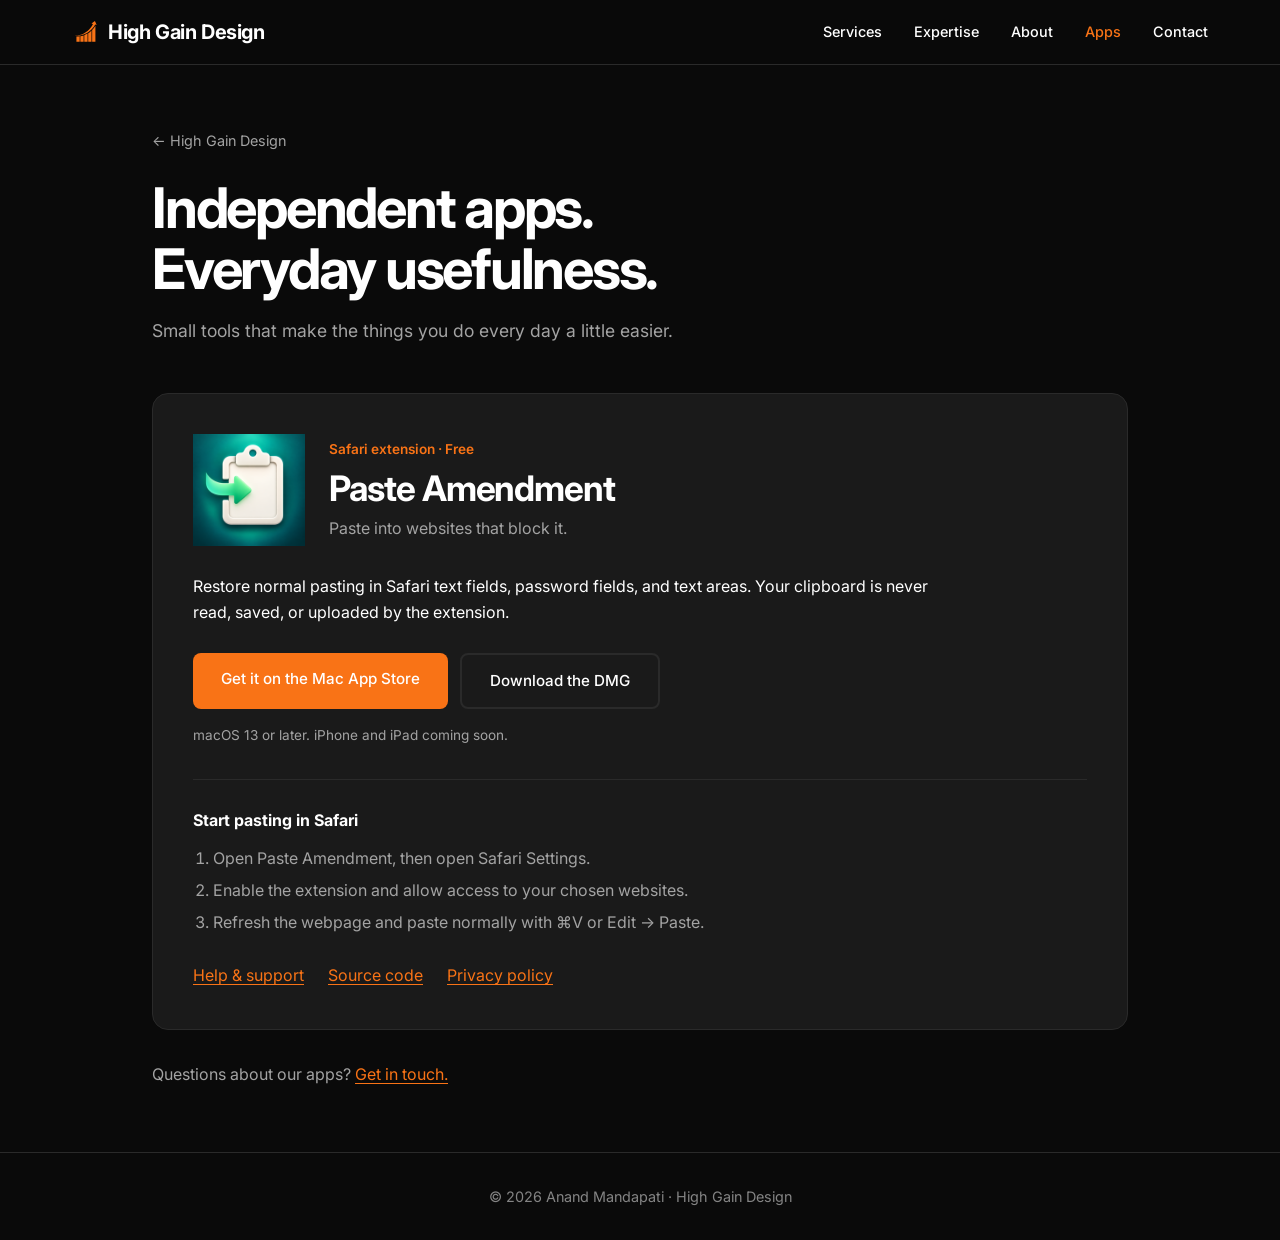
==== apps/index.html @ 2ddf1c00 "Move app listings to a dedicated Apps page" ====
<!DOCTYPE html>
<html lang="en">
<head>
    <meta charset="UTF-8">
    <meta name="viewport" content="width=device-width, initial-scale=1.0">
    <title>Apps | High Gain Design</title>
    <meta name="description" content="Independent apps from High Gain Design. Get Paste Amendment, a free Safari extension that restores pasting on websites that block it.">
    <link rel="preconnect" href="https://fonts.googleapis.com">
    <link rel="preconnect" href="https://fonts.gstatic.com" crossorigin>
    <link href="https://fonts.googleapis.com/css2?family=Inter:wght@300;400;500;600;700&display=swap" rel="stylesheet">
    <link rel="icon" type="image/svg+xml" href="../favicon.svg">
    <link rel="icon" type="image/png" sizes="180x180" href="../favicon.png">
    <link rel="icon" type="image/x-icon" href="../favicon.ico">
    <link rel="stylesheet" href="../styles.css">
    <link rel="stylesheet" href="apps.css">
</head>

<body class="apps-page">
    <nav>
        <div class="nav-container">
            <a href="../" class="logo">
                <svg class="logo-icon" viewBox="0 0 810 810" xmlns="http://www.w3.org/2000/svg">
                    <path fill="#f97316" d="M 713.261719 200.574219 L 663.046875 84.769531 L 562.816406 161.496094 L 606.855469 172.933594 C 533.097656 329.179688 390.917969 451.546875 221.917969 492.035156 C 181.898438 501.96875 140.628906 508.59375 99.300781 508.574219 C 97.195312 508.449219 96.726562 512.054688 99.078125 512.21875 C 127.847656 515.101562 156.75 514.320312 185.53125 511.921875 C 391.339844 496.019531 572.613281 368.066406 673.113281 190.144531 Z M 583.371094 345.46875 L 583.371094 687.253906 L 677.324219 687.253906 L 677.324219 225.722656 C 649.566406 269.492188 619.058594 308.8125 583.371094 345.46875 Z M 469.519531 438.382812 L 469.519531 687.253906 L 563.472656 687.253906 L 563.472656 365.03125 C 550.207031 377.523438 536.136719 389.714844 521.46875 401.410156 C 505.042969 414.324219 487.394531 427.070312 469.519531 438.382812 Z M 355.664062 495.53125 L 355.664062 687.253906 L 449.621094 687.253906 L 449.621094 450.585938 C 420.230469 467.855469 387.875 483.363281 355.664062 495.53125 Z M 241.816406 526.789062 L 241.816406 687.253906 L 335.769531 687.253906 L 335.769531 502.660156 C 305.300781 513.070312 273.421875 521.242188 241.816406 526.789062 Z M 221.917969 529.972656 L 221.917969 687.253906 L 127.960938 687.253906 L 127.960938 536.039062 C 159.035156 536.65625 190.898438 534.425781 221.917969 529.972656"/>
                </svg>
                <span>High Gain Design</span>
            </a>
            <ul class="nav-links">
                <li><a href="../#services">Services</a></li>
                <li><a href="../#expertise">Expertise</a></li>
                <li><a href="../#about">About</a></li>
                <li><a href="./" aria-current="page">Apps</a></li>
                <li><a href="../#contact">Contact</a></li>
            </ul>
        </div>
    </nav>
    <main id="main-content" class="apps-main">
        <header class="apps-heading">
            <a class="back-link" href="../">← High Gain Design</a>
            <h1>Independent apps.<br>Everyday usefulness.</h1>
            <p>Small tools that make the things you do every day a little easier.</p>
        </header>

        <section class="app-list" aria-label="Our apps">
            <article class="app-card" aria-labelledby="paste-amendment">
                <div class="app-intro">
                    <img class="app-icon" src="paste-amendment.png" alt="" width="112" height="112">
                    <div>
                        <p class="app-platform">Safari extension · Free</p>
                        <h2 id="paste-amendment">Paste Amendment</h2>
                        <p class="app-tagline">Paste into websites that block it.</p>
                    </div>
                </div>
                <p class="app-description">Restore normal pasting in Safari text fields, password fields, and text areas. Your clipboard is never read, saved, or uploaded by the extension.</p>
                <div class="app-actions">
                    <a class="btn btn-primary" href="https://apps.apple.com/app/id6822161646">Get it on the Mac App Store</a>
                    <a class="btn btn-secondary" href="https://github.com/HighGainDesign/paste-amendment/releases/latest">Download the DMG</a>
                </div>
                <p class="app-availability">macOS 13 or later. iPhone and iPad coming soon.</p>
                <div class="app-setup">
                    <h3>Start pasting in Safari</h3>
                    <ol>
                        <li>Open Paste Amendment, then open Safari Settings.</li>
                        <li>Enable the extension and allow access to your chosen websites.</li>
                        <li>Refresh the webpage and paste normally with ⌘V or Edit → Paste.</li>
                    </ol>
                </div>
                <div class="app-links">
                    <a href="https://github.com/HighGainDesign/paste-amendment/blob/main/SUPPORT.md">Help &amp; support</a>
                    <a href="https://github.com/HighGainDesign/paste-amendment">Source code</a>
                    <a href="../privacy.html">Privacy policy</a>
                </div>
            </article>
        </section>
        <p class="apps-contact">Questions about our apps? <a href="mailto:dev@highgain.design">Get in touch.</a></p>
    </main>
    <footer class="apps-footer">
        <p>© 2026 Anand Mandapati · High Gain Design</p>
    </footer>
</body>
</html>
---- styles.css ----
:root {
    --primary: #ffffff;
    --primary-light: #e5e5e5;
    --accent: #f97316;
    --accent-dark: #ea580c;
    --text: #ffffff;
    --text-light: #a3a3a3;
    --bg: #0a0a0a;
    --bg-alt: #141414;
    --bg-card: #1a1a1a;
    --border: #2a2a2a;
}

* {
    margin: 0;
    padding: 0;
    box-sizing: border-box;
}

html {
    scroll-behavior: smooth;
}

body {
    font-family: 'Inter', -apple-system, BlinkMacSystemFont, sans-serif;
    color: var(--text);
    line-height: 1.6;
    background: var(--bg);
}

/* Navigation */
nav {
    position: fixed;
    top: 0;
    width: 100%;
    background: rgba(10, 10, 10, 0.95);
    backdrop-filter: blur(10px);
    border-bottom: 1px solid var(--border);
    z-index: 1000;
    padding: 1rem 0;
}

.nav-container {
    max-width: 1200px;
    margin: 0 auto;
    padding: 0 2rem;
    display: flex;
    justify-content: space-between;
    align-items: center;
}

.logo {
    display: flex;
    align-items: center;
    gap: 0.5rem;
    font-weight: 700;
    font-size: 1.25rem;
    color: var(--primary);
    text-decoration: none;
    letter-spacing: -0.02em;
}

.logo-icon {
    width: 28px;
    height: 28px;
}

.nav-links {
    display: flex;
    gap: 2rem;
    list-style: none;
}

.nav-links a {
    color: var(--text);
    text-decoration: none;
    font-size: 0.9rem;
    font-weight: 500;
    transition: color 0.2s;
}

.nav-links a:hover {
    color: var(--accent);
}

/* Hero Section */
.hero {
    min-height: 100vh;
    display: flex;
    align-items: center;
    padding: 6rem 2rem 4rem;
    background: linear-gradient(135deg, var(--bg) 0%, var(--bg-alt) 100%);
}

body {
    background: var(--bg);
}

.hero-content {
    max-width: 1200px;
    margin: 0 auto;
    display: grid;
    grid-template-columns: 1fr 1fr;
    gap: 4rem;
    align-items: center;
}

.hero-text h1 {
    font-size: 3.5rem;
    font-weight: 700;
    color: var(--primary);
    line-height: 1.1;
    margin-bottom: 1.5rem;
    letter-spacing: -0.03em;
}

.hero-text .subtitle {
    font-size: 1.25rem;
    color: var(--text-light);
    margin-bottom: 2rem;
    max-width: 500px;
}

.hero-cta {
    display: flex;
    gap: 1rem;
}

.btn {
    display: inline-block;
    padding: 0.875rem 1.75rem;
    border-radius: 8px;
    font-weight: 500;
    font-size: 0.95rem;
    text-decoration: none;
    transition: all 0.2s;
    cursor: pointer;
    border: none;
}

.btn-primary {
    background: var(--accent);
    color: white;
}

.btn-primary:hover {
    background: var(--accent-dark);
    transform: translateY(-1px);
}

.btn-secondary {
    background: transparent;
    color: var(--text);
    border: 2px solid var(--border);
}

.btn-secondary:hover {
    border-color: var(--accent);
    color: var(--accent);
}

.hero-visual {
    display: flex;
    justify-content: center;
    align-items: center;
}

.visual-card {
    background: var(--bg-card);
    border-radius: 16px;
    padding: 3rem;
    box-shadow: 0 25px 50px -12px rgba(0, 0, 0, 0.5);
    border: 1px solid var(--border);
    text-align: center;
}

.visual-card .icon {
    width: 80px;
    height: 80px;
    background: linear-gradient(135deg, #f97316 0%, #ea580c 100%);
    border-radius: 20px;
    display: flex;
    align-items: center;
    justify-content: center;
    margin: 0 auto 1.5rem;
}

.visual-card .icon svg {
    width: 40px;
    height: 40px;
    color: white;
}

.visual-card h3 {
    font-size: 1.5rem;
    color: var(--primary);
    margin-bottom: 0.5rem;
}

.visual-card p {
    color: var(--text-light);
    font-size: 0.95rem;
}

/* Services Section */
.services {
    padding: 6rem 2rem;
    background: var(--bg);
}

.section-header {
    text-align: center;
    max-width: 600px;
    margin: 0 auto 4rem;
}

.section-header h2 {
    font-size: 2.5rem;
    color: var(--primary);
    margin-bottom: 1rem;
    letter-spacing: -0.02em;
}

.section-header p {
    color: var(--text-light);
    font-size: 1.1rem;
}

.services-grid {
    max-width: 1200px;
    margin: 0 auto;
    display: grid;
    grid-template-columns: repeat(3, 1fr);
    gap: 2rem;
}

.service-card {
    background: var(--bg-card);
    border-radius: 12px;
    padding: 2rem;
    border: 1px solid var(--border);
    transition: all 0.3s;
}

.service-card:hover {
    transform: translateY(-4px);
    box-shadow: 0 12px 24px -8px rgba(0, 0, 0, 0.5);
    border-color: var(--accent);
}

.service-card .service-icon {
    width: 48px;
    height: 48px;
    background: var(--accent);
    border-radius: 10px;
    display: flex;
    align-items: center;
    justify-content: center;
    margin-bottom: 1.25rem;
}

.service-card .service-icon svg {
    width: 24px;
    height: 24px;
    color: var(--bg);
}

.service-card h3 {
    font-size: 1.25rem;
    color: var(--primary);
    margin-bottom: 0.75rem;
}

.service-card p {
    color: var(--text-light);
    font-size: 0.95rem;
}

/* Expertise Section */
.expertise {
    padding: 6rem 2rem;
    background: linear-gradient(135deg, #1e293b 0%, #0f172a 100%);
    color: white;
}

.expertise .section-header h2 {
    color: white;
}

.expertise .section-header p {
    color: rgba(255, 255, 255, 0.7);
}

.expertise-grid {
    max-width: 1200px;
    margin: 0 auto;
    display: grid;
    grid-template-columns: repeat(4, 1fr);
    gap: 1.5rem 2rem;
}

.expertise-grid.three-col {
    grid-template-columns: repeat(3, 1fr);
}

.expertise-item {
    text-align: center;
    padding: 1.5rem;
}

.expertise-icon {
    width: 56px;
    height: 56px;
    margin: 0 auto 1rem;
    background: rgba(249, 115, 22, 0.15);
    border-radius: 12px;
    display: flex;
    align-items: center;
    justify-content: center;
}

.expertise-icon svg {
    width: 28px;
    height: 28px;
    color: #f97316;
}

.expertise-item h4 {
    font-size: 1.1rem;
    margin-bottom: 0.5rem;
    font-weight: 600;
}

.expertise-item p {
    font-size: 0.9rem;
    color: rgba(255, 255, 255, 0.7);
}

/* About Section */
.about {
    padding: 6rem 2rem;
    background: var(--bg-alt);
}

.about-content {
    max-width: 1200px;
    margin: 0 auto;
    display: grid;
    grid-template-columns: 1fr 1.5fr;
    gap: 4rem;
    align-items: center;
}

.about-visual {
    background: linear-gradient(135deg, #f97316 0%, #ea580c 100%);
    border-radius: 16px;
    padding: 3rem;
    display: flex;
    align-items: center;
    justify-content: center;
}

.about-logo {
    width: 140px;
    height: 140px;
}

.about-text h2 {
    font-size: 2rem;
    color: var(--primary);
    margin-bottom: 1.5rem;
}

.about-text p {
    color: var(--text);
    margin-bottom: 1rem;
    font-size: 1.05rem;
}

.about-text .credentials {
    margin-top: 2rem;
    display: flex;
    gap: 2rem;
}

.credential {
    text-align: center;
}

.credential .number {
    font-size: 2rem;
    font-weight: 700;
    color: var(--primary);
}

.credential .label {
    font-size: 0.85rem;
    color: var(--text-light);
}

/* Apps Section */
.apps {
    padding: 6rem 2rem;
    background: var(--bg-alt);
}

.apps-content {
    max-width: 800px;
    margin: 0 auto;
}

.apps-info {
    text-align: center;
}

.apps-description {
    margin-bottom: 2rem;
}

.apps-description p {
    color: var(--text);
    font-size: 1.05rem;
    margin-bottom: 1rem;
}

.apps-cta {
    display: flex;
    justify-content: center;
    gap: 1rem;
}

/* Contact Section */
.contact {
    padding: 6rem 2rem;
    background: var(--bg);
}

.contact-content {
    max-width: 600px;
    margin: 0 auto;
    text-align: center;
}

.contact-info-centered {
    display: flex;
    justify-content: center;
    gap: 3rem;
    margin-top: 2rem;
    flex-wrap: wrap;
}

.contact-item {
    display: flex;
    align-items: center;
    gap: 0.75rem;
}

.contact-item .icon {
    width: 40px;
    height: 40px;
    background: var(--bg-card);
    border-radius: 8px;
    display: flex;
    align-items: center;
    justify-content: center;
    flex-shrink: 0;
}

.contact-item .icon svg {
    width: 20px;
    height: 20px;
    color: var(--accent);
}

.contact-item a,
.contact-item span {
    color: var(--text);
    text-decoration: none;
    font-size: 0.95rem;
}

.contact-item a:hover {
    color: var(--accent);
}

/* Footer */
footer {
    background: var(--primary);
    color: white;
    padding: 2rem;
    text-align: center;
}

footer p {
    font-size: 0.9rem;
    opacity: 0.8;
}

/* Responsive */
@media (max-width: 1024px) {
    .hero-content {
        grid-template-columns: 1fr;
        text-align: center;
    }

    .hero-text .subtitle {
        margin: 0 auto 2rem;
    }

    .hero-cta {
        justify-content: center;
    }

    .hero-visual {
        order: -1;
    }

    .services-grid {
        grid-template-columns: repeat(2, 1fr);
    }

    .expertise-grid,
    .expertise-grid.three-col {
        grid-template-columns: repeat(3, 1fr);
    }

    .about-content {
        grid-template-columns: 1fr;
        text-align: center;
    }

    .about-visual {
        max-width: 200px;
        margin: 0 auto;
    }

    .about-text .credentials {
        justify-content: center;
    }

}

@media (max-width: 768px) {
    .nav-links {
        display: none;
    }

    .hero-text h1 {
        font-size: 2.5rem;
    }

    .services-grid {
        grid-template-columns: 1fr;
    }

    .expertise-grid {
        grid-template-columns: 1fr;
    }

    .section-header h2 {
        font-size: 2rem;
    }
}
---- apps/apps.css ----
.apps-page { min-height: 100vh; }
.apps-page a:focus-visible { outline: 3px solid var(--accent); outline-offset: 5px; }
.apps-page .nav-links a[aria-current="page"] { color: var(--accent); }
.apps-main { max-width: 1040px; margin: 0 auto; padding: 8rem 2rem 4rem; }
.apps-heading { margin-bottom: 3rem; }
.back-link { color: var(--text-light); text-decoration: none; font-size: 0.9rem; }
.back-link:hover { color: var(--accent); }
.apps-heading h1 { margin: 1.5rem 0 1rem; font-size: clamp(2.2rem, 5vw, 3.5rem); line-height: 1.1; letter-spacing: -0.04em; }
.apps-heading > p { color: var(--text-light); max-width: 560px; font-size: 1.1rem; }
.app-card { padding: 2.5rem; background: var(--bg-card); border: 1px solid var(--border); border-radius: 16px; }
.app-intro { display: flex; align-items: center; gap: 1.5rem; }
.app-icon { width: 112px; height: 112px; object-fit: contain; flex-shrink: 0; }
.app-platform { color: var(--accent); font-size: 0.85rem; font-weight: 600; margin-bottom: 0.4rem; }
.app-card h2 { font-size: clamp(1.65rem, 4vw, 2.2rem); letter-spacing: -0.03em; line-height: 1.2; margin-bottom: 0.4rem; }
.app-tagline { color: var(--text-light); }
.app-description { max-width: 740px; margin: 1.75rem 0; }
.app-actions { display: flex; flex-wrap: wrap; gap: 0.75rem; }
.app-actions .btn { text-align: center; }
.app-availability { color: var(--text-light); font-size: 0.85rem; margin-top: 1rem; }
.app-setup { border-top: 1px solid var(--border); margin-top: 2rem; padding-top: 1.75rem; }
.app-setup h3 { font-size: 1rem; margin-bottom: 0.75rem; }
.app-setup ol { padding-left: 1.25rem; color: var(--text-light); }
.app-setup li + li { margin-top: 0.4rem; }
.app-links { display: flex; flex-wrap: wrap; gap: 0.5rem 1.5rem; margin-top: 1.75rem; }
.app-links a, .apps-contact a { color: var(--accent); text-underline-offset: 3px; }
.apps-contact { margin-top: 2rem; color: var(--text-light); }
.apps-footer { background: var(--bg); color: var(--text-light); border-top: 1px solid var(--border); }
@media (max-width: 600px) {
    .apps-main { padding: 7rem 1.25rem 3rem; }
    .app-card { padding: 1.5rem; }
    .app-intro { align-items: flex-start; gap: 1rem; }
    .app-icon { width: 72px; height: 72px; }
    .app-platform { font-size: 0.75rem; }
    .app-actions { flex-direction: column; }
    .app-actions .btn { width: 100%; }
}
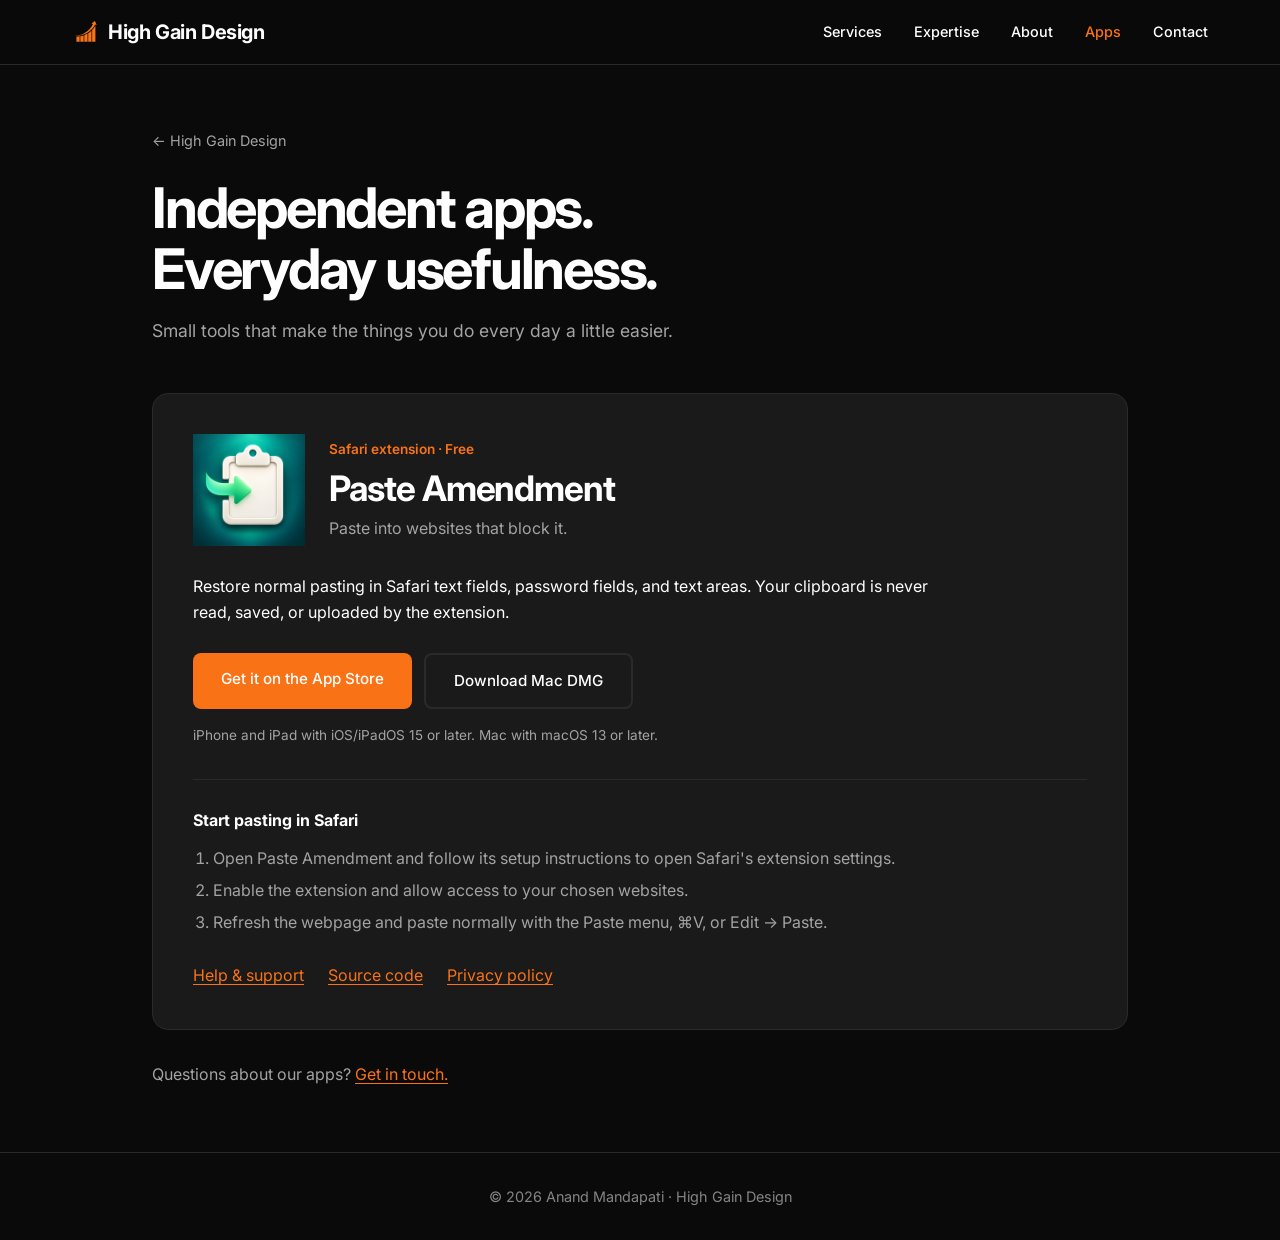
==== commit b7d6104c: "Update Paste Amendment for iPhone and iPad release" ====
--- a/apps/index.html
+++ b/apps/index.html
@@ -52,16 +52,16 @@
                 </div>
                 <p class="app-description">Restore normal pasting in Safari text fields, password fields, and text areas. Your clipboard is never read, saved, or uploaded by the extension.</p>
                 <div class="app-actions">
-                    <a class="btn btn-primary" href="https://apps.apple.com/app/id6822161646">Get it on the Mac App Store</a>
-                    <a class="btn btn-secondary" href="https://github.com/HighGainDesign/paste-amendment/releases/latest">Download the DMG</a>
+                    <a class="btn btn-primary" href="https://apps.apple.com/app/id6822161646">Get it on the App Store</a>
+                    <a class="btn btn-secondary" href="https://github.com/HighGainDesign/paste-amendment/releases/latest">Download Mac DMG</a>
                 </div>
-                <p class="app-availability">macOS 13 or later. iPhone and iPad coming soon.</p>
+                <p class="app-availability">iPhone and iPad with iOS/iPadOS 15 or later. Mac with macOS 13 or later.</p>
                 <div class="app-setup">
                     <h3>Start pasting in Safari</h3>
                     <ol>
-                        <li>Open Paste Amendment, then open Safari Settings.</li>
+                        <li>Open Paste Amendment and follow its setup instructions to open Safari's extension settings.</li>
                         <li>Enable the extension and allow access to your chosen websites.</li>
-                        <li>Refresh the webpage and paste normally with ⌘V or Edit → Paste.</li>
+                        <li>Refresh the webpage and paste normally with the Paste menu, ⌘V, or Edit → Paste.</li>
                     </ol>
                 </div>
                 <div class="app-links">
